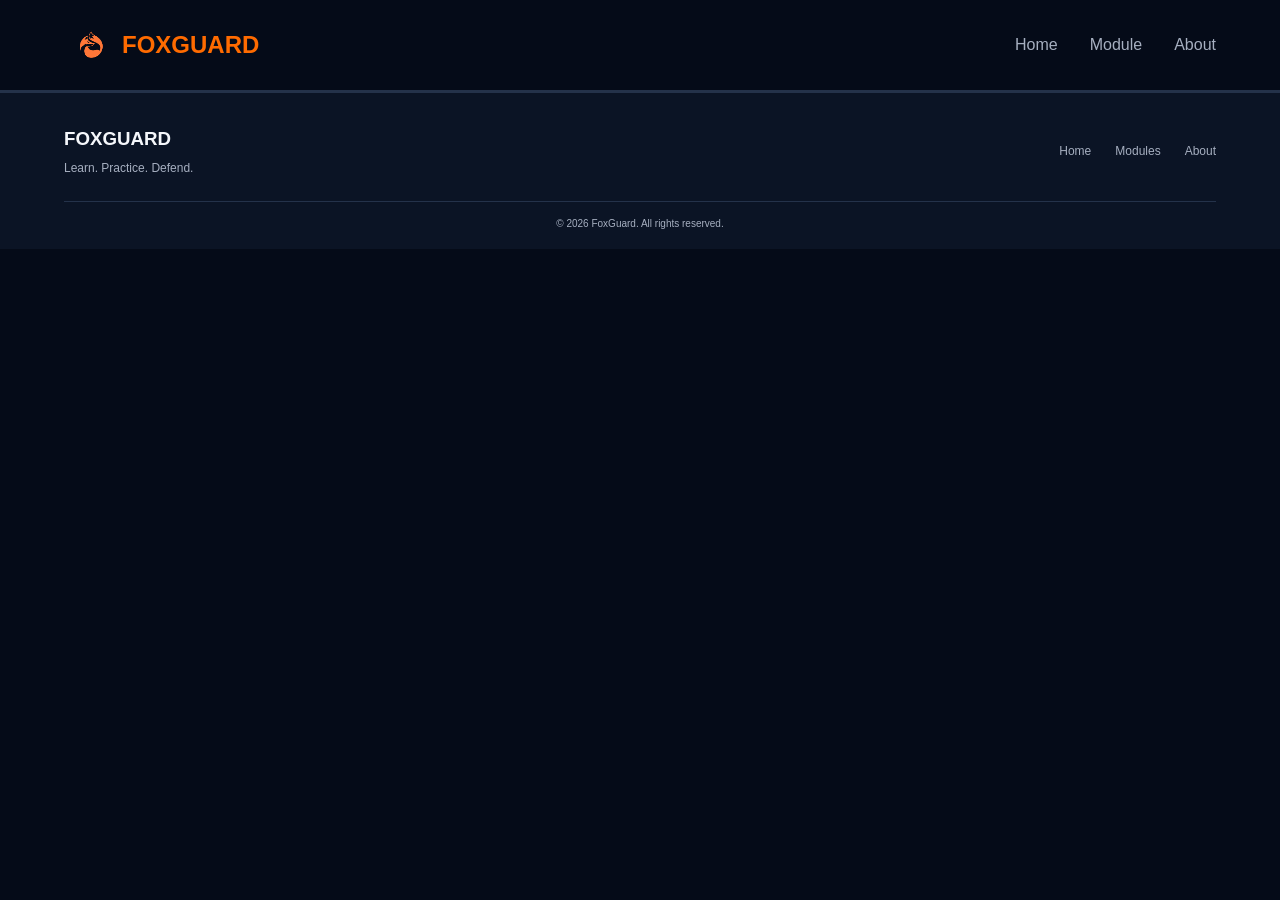
==== about.html @ d165a2ef "changed typography sizes, added temporary module,about,course html" ====
<!DOCTYPE html>
<html lang="en">
<head>
    <meta charset="UTF-8">
    <meta name="viewport" content="width=device-width, initial-scale=1.0">
    <title>About | FoxGuard</title>

    <link rel="stylesheet" href="css/variables.css">
    <link rel="stylesheet" href="css/global.css">
    <link rel="stylesheet" href="css/components.css">
    <link rel="stylesheet" href="css/about.css">
</head>
<body>
    <!-- ==================== HEADER ==================== -->
    <header class="header">
        <div class="container">
            <nav class="navbar">

                <a href="index.html" class="logo">
                    <img src="images/logo/FoxLogo.svg" alt="FoxGuard logo">
                    <span>FOXGUARD</span>
                </a>

                <div class="nav-menu">
                    <a href="index.html" class="active">Home</a>
                    <a href="modules.html">Module</a>
                    <a href="about.html">About</a>
                </div>
            </nav>
        </div>
    </header>
    <!-- ==================== MAIN ==================== -->
    <main>
       
    </main>
    
    <!-- ==================== FOOTER ==================== -->
    <footer class="footer">
        <div class="container">
            <div class="footer-content">

                <div class="footer-brand">
                    <h3>FOXGUARD</h3>
                    <p>Learn. Practice. Defend.</p>
                </div>

                <div class="footer-links">
                    <a href="index.html">Home</a>
                    <a href="modules.html">Modules</a>
                    <a href="about.html">About</a>
                </div>

            </div>

            <div class="footer-bottom">
                <p>&copy; 2026 FoxGuard. All rights reserved.</p>
            </div>
        </div>
    </footer>
</body>
</html>
---- css/variables.css ----
:root {
    /* Background Colors */
    --bg-primary: #050B18;
    --bg-secondary: #0B1425;
    --bg-tertiary: #111C31;

    /* Text Colors */
    --text-primary: #F5F7FB;
    --text-secondary: #A6AFC0;

    /* Border */
    --border-color: #24324A;

    /* Accent Colors */
    --blue: #315CFF;
    --purple: #7C3AED;
    --orange: #FF6B00;
    --teal: #55B8AA;
    --red: #FF7676;
    --yellow: #F1E69D;

    /* Typography */
    --font-size-xs: 10px;
    --font-size-sm: 12px;
    --font-size-base: 14px;
    --font-size-md: 16px;
    --font-size-lg: 18px;
    --font-size-xl: 24px;
    --font-size-2xl: 36px;
    --font-size-3xl: 42px;

    /* Font Weights */
    --font-weight-regular: 400;
    --font-weight-medium: 500;
    --font-weight-semibold: 600;
    --font-weight-bold: 700;
}
---- css/global.css ----
* {
    margin: 0;
    padding: 0;
    box-sizing: border-box;
}

html {
    scroll-behavior: smooth;
}

body {
    background-color: var(--bg-primary);
    color: var(--text-primary);
    font-family: Arial, sans-serif;
    line-height: 1.5;
}

img {
    max-width: 100%;
    display: block;
}

a {
    color: inherit;
    text-decoration: none;
}

button,
input,
textarea {
    font: inherit;
}
---- css/components.css ----
.container {
    width: min(1200px, 90%);
    margin: 0 auto;
}

/* ==================== BUTTONS ==================== */
.btn {
    display: inline-block;
    padding: 10px 22px;
    border-radius: 8px;
    font-size: var(--font-size-md);
    font-weight: 600;
    text-align: center;
    cursor: pointer;
}
.btn-primary {
    background: linear-gradient(90deg, var(--blue), var(--purple));
    color: var(--text-primary);
}
.btn-secondary {
    background-color: transparent;
    border: 1px solid var(--border-color);
    color: var(--text-primary);
}

/* ==================== HEADER ==================== */
.header {
    padding: 20px 0;
    border-bottom: 2px solid var(--border-color);
    
}
.navbar {
    display: flex;
    align-items: center;
    justify-content: space-between;
}

.logo {
    display: flex;
    align-items: center;
    gap: 8px;
    color: var(--orange);
    font-size: var(--font-size-xl);
    font-weight: 700;
}
.logo img {
    width: 50px;
    height: 50px;
    object-fit: contain;
}

.nav-menu {
    display: flex;
    align-items: center;
    gap: 32px;
}

.nav-menu a {
    color: var(--text-secondary);
    font-size: var(--font-size-md);
}

.nav-menu a:hover {
    color: var(--orange);
}

/* ==================== SECTION HEADING ==================== */
.section-heading {
    text-align: center;
    margin-bottom: 36px;
}

.section-heading h2 {
    font-size: var(--font-size-xl);
    margin-bottom: 8px;
}

.section-heading p {
    color: var(--text-secondary);
    font-size: var(--font-size-sm);
}
/* ==================== MODULE ==================== */
.modules-grid {
    display: grid;
    grid-template-columns: repeat(3, 1fr);
    gap: 16px;
}

.module-card {
    overflow: hidden;
    background-color: var(--bg-secondary);
    border: 1px solid var(--border-color);
    border-radius: 10px;
}
.module-card > img {
    width: 100%;
    height: 200px;
    object-fit: cover;
}
.module-card-content {
    padding: 16px;
}
.module-title {
    display: flex;
    align-items: center;
    justify-content: space-between;
    gap: 8px;
    margin-bottom: 8px;
}
.module-title h3 {
    font-size: var(--font-size-md);
    margin: 0;
}
.module-card-content p {
    color: var(--text-secondary);
    font-size: 12px;
    line-height: 1.5;
    margin-bottom: 14px;
}

.module-level {
    padding: 3px 7px;
    border-radius: 5px;

    font-size: var(--font-size-xs);
    font-weight: 600;
    white-space: nowrap;
}
.module-level.beginner {
    color: var(--teal);
    border: 1px solid var(--teal);
}
.module-level.intermediate {
    color: var(--yellow);
    border: 1px solid var(--yellow);
}
.module-level.advanced {
    color: var(--red);
    border: 1px solid var(--red);
}

.module-link {
    color: var(--text-primary);
    font-size: var(--font-size-sm);
    font-weight: 600;
}
.module-link:hover {
    color: var(--blue);
}
/* ==================== FOOTER ==================== */
.footer {
    background-color: var(--bg-secondary);
    border-top: 1px solid var(--border-color);
    padding: 32px 0 18px;
}

.footer-content {
    display: flex;
    justify-content: space-between;
    align-items: center;
}

.footer-brand p {
    color: var(--text-secondary);
    font-size: var(--font-size-sm);
    margin-top: 6px;
}

.footer-links {
    display: flex;
    gap: 24px;
}

.footer-links a {
    color: var(--text-secondary);
    font-size: var(--font-size-sm);
}

.footer-links a:hover {
    color: var(--text-primary);
}

.footer-bottom {
    border-top: 1px solid var(--border-color);
    margin-top: 24px;
    padding-top: 14px;
    text-align: center;
}

.footer-bottom p {
    color: var(--text-secondary);
    font-size: var(--font-size-xs);
}
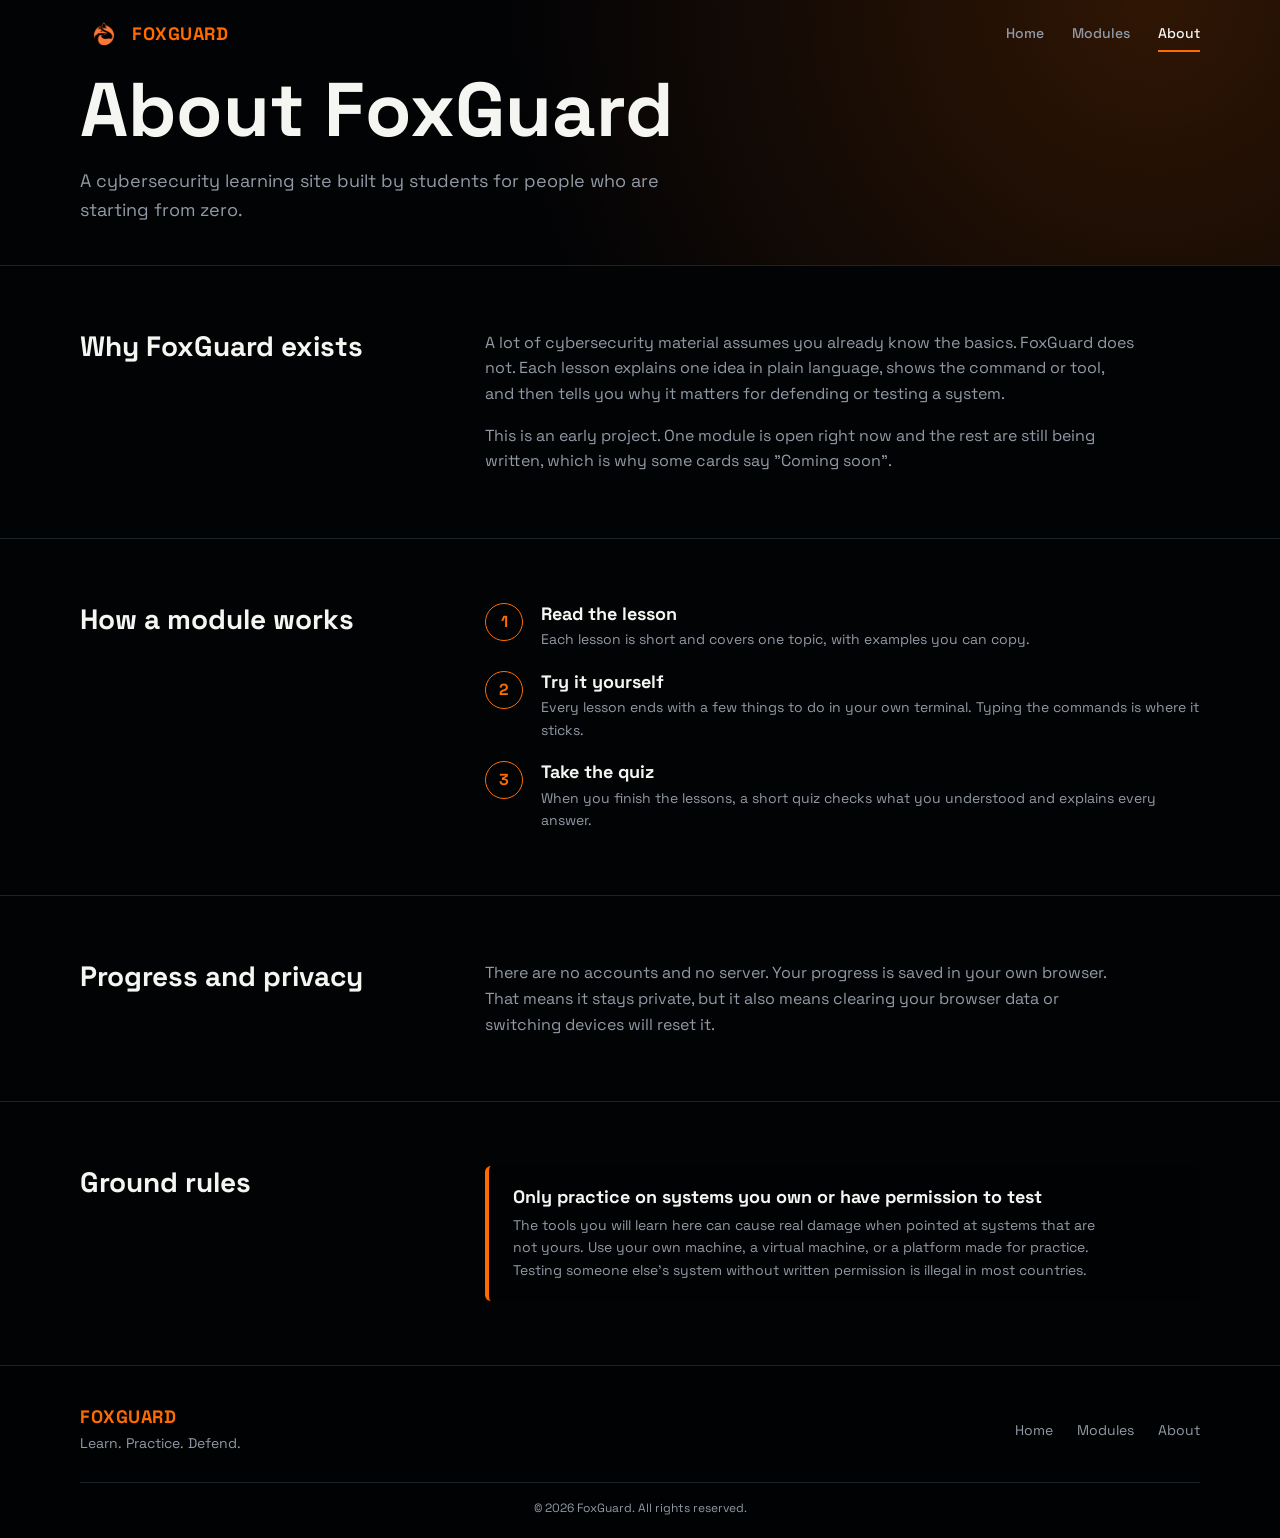
==== commit 3f31847c: "Finished making and desigining the about page" ====
--- a/about.html
+++ b/about.html
@@ -3,42 +3,121 @@
 <head>
     <meta charset="UTF-8">
     <meta name="viewport" content="width=device-width, initial-scale=1.0">
+    <meta name="description" content="What FoxGuard is, how the modules work, and the ground rules for practicing safely.">
     <title>About | FoxGuard</title>
+    <link rel="icon" href="images/logo/FoxLogo.svg">
 
     <link rel="stylesheet" href="css/variables.css">
     <link rel="stylesheet" href="css/global.css">
     <link rel="stylesheet" href="css/components.css">
     <link rel="stylesheet" href="css/about.css">
+    <script src="js/main.js" defer></script>
 </head>
 <body>
     <!-- ==================== HEADER ==================== -->
     <header class="header">
         <div class="container">
             <nav class="navbar">
-
                 <a href="index.html" class="logo">
-                    <img src="images/logo/FoxLogo.svg" alt="FoxGuard logo">
+                    <img src="images/logo/FoxLogo.svg" alt="">
                     <span>FOXGUARD</span>
                 </a>
 
-                <div class="nav-menu">
-                    <a href="index.html" class="active">Home</a>
-                    <a href="modules.html">Module</a>
-                    <a href="about.html">About</a>
+                <button class="nav-toggle" aria-expanded="false" aria-controls="nav-menu">Menu</button>
+
+                <div class="nav-menu" id="nav-menu">
+                    <a href="index.html">Home</a>
+                    <a href="modules.html">Modules</a>
+                    <a href="about.html" aria-current="page">About</a>
                 </div>
             </nav>
         </div>
     </header>
+
     <!-- ==================== MAIN ==================== -->
     <main>
-       
+        <section class="page-banner">
+            <div class="container">
+                <h1>About FoxGuard</h1>
+                <p>A cybersecurity learning site built by students for people who are starting from zero.</p>
+            </div>
+        </section>
+
+        <!-- Why -->
+        <section class="about-section">
+            <div class="container about-row">
+                <h2>Why FoxGuard exists</h2>
+                <div class="about-text">
+                    <p>
+                        A lot of cybersecurity material assumes you already know the basics.
+                        FoxGuard does not. Each lesson explains one idea in plain language,
+                        shows the command or tool, and then tells you why it matters for
+                        defending or testing a system.
+                    </p>
+                    <p>
+                        This is an early project. One module is open right now and the rest
+                        are still being written, which is why some cards say "Coming soon".
+                    </p>
+                </div>
+            </div>
+        </section>
+
+        <!-- How a module works. This really is a sequence, so the steps are numbered. -->
+        <section class="about-section">
+            <div class="container about-row">
+                <h2>How a module works</h2>
+                <ol class="steps">
+                    <li>
+                        <h3>Read the lesson</h3>
+                        <p>Each lesson is short and covers one topic, with examples you can copy.</p>
+                    </li>
+                    <li>
+                        <h3>Try it yourself</h3>
+                        <p>Every lesson ends with a few things to do in your own terminal. Typing the commands is where it sticks.</p>
+                    </li>
+                    <li>
+                        <h3>Take the quiz</h3>
+                        <p>When you finish the lessons, a short quiz checks what you understood and explains every answer.</p>
+                    </li>
+                </ol>
+            </div>
+        </section>
+
+        <!-- Progress -->
+        <section class="about-section">
+            <div class="container about-row">
+                <h2>Progress and privacy</h2>
+                <div class="about-text">
+                    <p>
+                        There are no accounts and no server. Your progress is saved in your own
+                        browser. That means it stays private, but it also means clearing your
+                        browser data or switching devices will reset it.
+                    </p>
+                </div>
+            </div>
+        </section>
+
+        <!-- Ground rules -->
+        <section class="about-section">
+            <div class="container about-row">
+                <h2>Ground rules</h2>
+                <div class="notice">
+                    <h3>Only practice on systems you own or have permission to test</h3>
+                    <p>
+                        The tools you will learn here can cause real damage when pointed at systems
+                        that are not yours. Use your own machine, a virtual machine, or a platform
+                        made for practice. Testing someone else's system without written permission
+                        is illegal in most countries.
+                    </p>
+                </div>
+            </div>
+        </section>
     </main>
-    
+
     <!-- ==================== FOOTER ==================== -->
     <footer class="footer">
         <div class="container">
             <div class="footer-content">
-
                 <div class="footer-brand">
                     <h3>FOXGUARD</h3>
                     <p>Learn. Practice. Defend.</p>
@@ -49,7 +128,6 @@
                     <a href="modules.html">Modules</a>
                     <a href="about.html">About</a>
                 </div>
-
             </div>
 
             <div class="footer-bottom">
@@ -58,4 +136,4 @@
         </div>
     </footer>
 </body>
-</html>+</html>
--- a/css/variables.css
+++ b/css/variables.css
@@ -1,37 +1,50 @@
 :root {
-    /* Background Colors */
-    --bg-primary: #050B18;
-    --bg-secondary: #0B1425;
-    --bg-tertiary: #111C31;
+    /* Backgrounds */
+    --bg-primary: #020305;
+    --bg-secondary: #010204;
+    --bg-tertiary: #06090D;
+    --bg-white: #F9F9FB;
 
-    /* Text Colors */
-    --text-primary: #F5F7FB;
-    --text-secondary: #A6AFC0;
+    /* Text */
+    --text-primary: #F5F5F2;
+    --text-secondary: #929AA5;
+    --text-dark: #151C2B;
+    --text-dark-muted: #5F6675;
 
-    /* Border */
-    --border-color: #24324A;
+    /* Borders */
+    --border-color: #1A222B;
+    --border-light: #D7DAE0;
 
     /* Accent Colors */
-    --blue: #315CFF;
-    --purple: #7C3AED;
+    --blue: #3B82F6;
+    --purple: #8B5CF6;
     --orange: #FF6B00;
-    --teal: #55B8AA;
-    --red: #FF7676;
+    --orange-hover: #FF8533;
+    --orange-dim: rgb(255 107 0 / 0.15);
+    --orange-glow: rgb(255 107 0 / 0.45);
+    --teal: #38BDF8;
+    --red: #FF5B4D;
     --yellow: #F1E69D;
 
-    /* Typography */
-    --font-size-xs: 10px;
-    --font-size-sm: 12px;
-    --font-size-base: 14px;
-    --font-size-md: 16px;
-    --font-size-lg: 18px;
-    --font-size-xl: 24px;
-    --font-size-2xl: 36px;
-    --font-size-3xl: 42px;
+    /* Fonts */
+    --font-display: "Space Grotesk", system-ui, sans-serif;
+    --font-body: "Space Grotesk", system-ui, sans-serif;
+    --font-mono: "JetBrains Mono", "Courier New", monospace;
 
-    /* Font Weights */
-    --font-weight-regular: 400;
-    --font-weight-medium: 500;
-    --font-weight-semibold: 600;
-    --font-weight-bold: 700;
+    /* Font Sizes */
+    --font-size-xs: 12px;
+    --font-size-sm: 14px;
+    --font-size-base: 16px;
+    --font-size-md: 18px;
+    --font-size-lg: 20px;
+    --font-size-xl: 28px;
+    --font-size-2xl: clamp(32px, 5vw, 48px);
+    --font-size-3xl: clamp(46px, 7vw, 76px);
+
+    /* Layout */
+    --radius-sm: 6px;
+    --radius-md: 12px;
+    --radius-lg: 20px;
+    --header-height: 68px;
+    --transition: 0.2s ease;
 }
--- a/css/global.css
+++ b/css/global.css
@@ -1,3 +1,7 @@
+/* Fonts. One line here means every page gets them. */
+@import url("https://fonts.googleapis.com/css2?family=JetBrains+Mono:wght@400;500&family=Space+Grotesk:wght@400;500;600;700&display=swap");
+
+/* ==================== RESET ==================== */
 * {
     margin: 0;
     padding: 0;
@@ -11,8 +15,14 @@
 body {
     background-color: var(--bg-primary);
     color: var(--text-primary);
-    font-family: Arial, sans-serif;
-    line-height: 1.5;
+    font-family: var(--font-body);
+    font-size: var(--font-size-base);
+    line-height: 1.6;
+}
+
+h1, h2, h3, h4 {
+    font-family: var(--font-display);
+    line-height: 1.2;
 }
 
 img {
@@ -29,4 +39,16 @@
 input,
 textarea {
     font: inherit;
-}+    color: inherit;
+}
+
+button {
+    cursor: pointer;
+}
+
+/* Visible outline when someone navigates with the keyboard */
+:focus-visible {
+    outline: 2px solid var(--orange);
+    outline-offset: 3px;
+}
+
--- a/css/components.css
+++ b/css/components.css
@@ -1,38 +1,63 @@
 .container {
-    width: min(1200px, 90%);
+    width: min(1120px, 90%);
     margin: 0 auto;
 }
 
 /* ==================== BUTTONS ==================== */
 .btn {
     display: inline-block;
-    padding: 10px 22px;
-    border-radius: 8px;
-    font-size: var(--font-size-md);
+    padding: 12px 24px;
+    border: 1px solid transparent;
+    border-radius: var(--radius-sm);
+    font-family: var(--font-display);
+    font-size: var(--font-size-base);
     font-weight: 600;
     text-align: center;
-    cursor: pointer;
-}
+    transition: background-color var(--transition), border-color var(--transition), color var(--transition);
+}
+
 .btn-primary {
-    background: linear-gradient(90deg, var(--blue), var(--purple));
-    color: var(--text-primary);
-}
+    background-color: var(--orange);
+    color: var(--bg-primary);
+}
+.btn-primary:hover {
+    background-color: var(--orange-hover);
+}
+
 .btn-secondary {
     background-color: transparent;
-    border: 1px solid var(--border-color);
+    border-color: var(--border-color);
     color: var(--text-primary);
+}
+.btn-secondary:hover {
+    border-color: var(--orange);
+    color: var(--orange);
 }
 
 /* ==================== HEADER ==================== */
 .header {
-    padding: 20px 0;
-    border-bottom: 2px solid var(--border-color);
-    
-}
+    position: fixed;
+    top: 0;
+    left: 0;
+    right: 0;
+    z-index: 100;
+    background: transparent;
+    border-bottom: 1px solid transparent;
+    transition: background-color 0.25s ease, border-color 0.25s ease, backdrop-filter 0.25s ease;
+}
+
+.header.scrolled {
+    background: rgb(2 4 7 / 0.88);
+    backdrop-filter: blur(16px);
+    border-bottom-color: var(--border-color);
+}
+
+
 .navbar {
     display: flex;
     align-items: center;
     justify-content: space-between;
+    height: var(--header-height);
 }
 
 .logo {
@@ -40,66 +65,158 @@
     align-items: center;
     gap: 8px;
     color: var(--orange);
-    font-size: var(--font-size-xl);
+    font-family: var(--font-display);
+    font-size: var(--font-size-md);
     font-weight: 700;
-}
+    letter-spacing: 0.5px;
+}
+
 .logo img {
-    width: 50px;
-    height: 50px;
+    width: 44px;
+    height: 44px;
     object-fit: contain;
 }
 
 .nav-menu {
     display: flex;
     align-items: center;
-    gap: 32px;
+    gap: 28px;
 }
 
 .nav-menu a {
-    color: var(--text-secondary);
-    font-size: var(--font-size-md);
+    padding: 6px 0;
+    border-bottom: 2px solid transparent;
+    color: var(--text-secondary);
+    font-size: var(--font-size-sm);
+    font-weight: 500;
+    transition: color var(--transition);
 }
 
 .nav-menu a:hover {
-    color: var(--orange);
+    color: var(--text-primary);
+}
+
+/* The link of the page you are currently on */
+.nav-menu a[aria-current="page"] {
+    color: var(--text-primary);
+    border-bottom-color: var(--orange);
+}
+
+/* The "Menu" button only shows up on phones */
+.nav-toggle {
+    display: none;
+    padding: 8px 14px;
+    background: transparent;
+    border: 1px solid var(--border-color);
+    border-radius: var(--radius-sm);
+    font-size: var(--font-size-sm);
+    font-weight: 500;
 }
 
 /* ==================== SECTION HEADING ==================== */
 .section-heading {
+    margin-bottom: 36px;
+}
+
+.section-heading h2 {
+    font-size: var(--font-size-2xl);
+    margin-bottom: 8px;
+}
+
+.section-heading p {
+    max-width: 560px;
+    color: var(--text-secondary);
+}
+
+.section-heading.center {
     text-align: center;
-    margin-bottom: 36px;
-}
-
-.section-heading h2 {
-    font-size: var(--font-size-xl);
-    margin-bottom: 8px;
-}
-
-.section-heading p {
-    color: var(--text-secondary);
-    font-size: var(--font-size-sm);
-}
-/* ==================== MODULE ==================== */
+}
+.section-heading.center p {
+    margin: 0 auto;
+}
+
+/* ==================== PAGE BANNER (inner pages) ==================== */
+.page-banner {
+    padding: 64px 0 40px;
+    border-bottom: 1px solid var(--border-color);
+    background:
+        radial-gradient(circle at 90% 0%, rgb(255 107 0 / 0.18), transparent 55%),
+        var(--bg-primary);
+}
+
+.page-banner h1 {
+    font-size: var(--font-size-3xl);
+    margin-bottom: 12px;
+}
+
+.page-banner p {
+    max-width: 600px;
+    color: var(--text-secondary);
+    font-size: var(--font-size-md);
+}
+
+/* ==================== MODULE CARD ==================== */
 .modules-grid {
     display: grid;
     grid-template-columns: repeat(3, 1fr);
-    gap: 16px;
+    gap: 20px;
 }
 
 .module-card {
+    display: flex;
+    flex-direction: column;
     overflow: hidden;
     background-color: var(--bg-secondary);
     border: 1px solid var(--border-color);
-    border-radius: 10px;
-}
-.module-card > img {
+    border-radius: var(--radius-md);
+    transition: border-color var(--transition);
+}
+
+.module-card:hover {
+    border-color: var(--orange);
+}
+
+/* Thumbnail: a real image or a colored block with an icon */
+.module-thumb {
     width: 100%;
-    height: 200px;
+    aspect-ratio: 16 / 9;
     object-fit: cover;
 }
+
+/* For logos that must not be cropped (Burp Suite) */
+.module-thumb.contain {
+    object-fit: contain;
+    background-color: #FF6633;
+}
+
+.module-thumb.icon {
+    display: flex;
+    align-items: center;
+    justify-content: center;
+    background-color: var(--bg-tertiary);
+}
+
+.module-thumb.icon svg {
+    width: 72px;
+    height: 72px;
+    fill: none;
+    stroke: var(--teal);
+    stroke-width: 1.5;
+    stroke-linecap: round;
+    stroke-linejoin: round;
+}
+
+.module-thumb.icon.purple svg {
+    stroke: var(--purple);
+}
+
 .module-card-content {
-    padding: 16px;
-}
+    display: flex;
+    flex-direction: column;
+    flex: 1;
+    padding: 20px;
+}
+
 .module-title {
     display: flex;
     align-items: center;
@@ -107,21 +224,21 @@
     gap: 8px;
     margin-bottom: 8px;
 }
+
 .module-title h3 {
     font-size: var(--font-size-md);
-    margin: 0;
-}
+}
+
 .module-card-content p {
-    color: var(--text-secondary);
-    font-size: 12px;
-    line-height: 1.5;
-    margin-bottom: 14px;
+    flex: 1;
+    margin-bottom: 16px;
+    color: var(--text-secondary);
+    font-size: var(--font-size-sm);
 }
 
 .module-level {
-    padding: 3px 7px;
-    border-radius: 5px;
-
+    padding: 2px 8px;
+    border-radius: var(--radius-sm);
     font-size: var(--font-size-xs);
     font-weight: 600;
     white-space: nowrap;
@@ -140,30 +257,46 @@
 }
 
 .module-link {
-    color: var(--text-primary);
+    color: var(--orange);
     font-size: var(--font-size-sm);
     font-weight: 600;
 }
 .module-link:hover {
-    color: var(--blue);
-}
+    color: var(--orange-hover);
+    text-decoration: underline;
+}
+
+/* For modules that are not written yet */
+.module-status {
+    color: var(--text-secondary);
+    font-size: var(--font-size-sm);
+    font-weight: 500;
+}
+
 /* ==================== FOOTER ==================== */
 .footer {
     background-color: var(--bg-secondary);
     border-top: 1px solid var(--border-color);
-    padding: 32px 0 18px;
+    padding: 40px 0 20px;
 }
 
 .footer-content {
     display: flex;
     justify-content: space-between;
     align-items: center;
+    gap: 20px;
+}
+
+.footer-brand h3 {
+    color: var(--orange);
+    font-size: var(--font-size-md);
+    letter-spacing: 0.5px;
 }
 
 .footer-brand p {
-    color: var(--text-secondary);
-    font-size: var(--font-size-sm);
-    margin-top: 6px;
+    margin-top: 4px;
+    color: var(--text-secondary);
+    font-size: var(--font-size-sm);
 }
 
 .footer-links {
@@ -181,13 +314,15 @@
 }
 
 .footer-bottom {
+    margin-top: 28px;
+    padding-top: 16px;
     border-top: 1px solid var(--border-color);
-    margin-top: 24px;
-    padding-top: 14px;
     text-align: center;
 }
 
 .footer-bottom p {
     color: var(--text-secondary);
     font-size: var(--font-size-xs);
-}+}
+
+
--- a/css/about.css
+++ b/css/about.css
@@ -0,0 +1,90 @@
+.about-section {
+    padding: 64px 0;
+}
+
+.about-section + .about-section {
+    border-top: 1px solid var(--border-color);
+}
+
+/* Two columns: title on the left, text on the right */
+.about-row {
+    display: grid;
+    grid-template-columns: 1fr 2fr;
+    gap: 48px;
+}
+
+.about-row h2 {
+    font-size: var(--font-size-xl);
+}
+
+.about-text p {
+    max-width: 65ch;
+    margin-bottom: 16px;
+    color: var(--text-secondary);
+}
+
+.about-text p:last-child {
+    margin-bottom: 0;
+}
+
+/* ---------- The three steps of a module ---------- */
+.steps {
+    display: grid;
+    gap: 20px;
+    list-style: none;
+    counter-reset: step;
+}
+
+.steps li {
+    position: relative;
+    padding-left: 56px;
+    counter-increment: step;
+}
+
+/* The number comes from the counter above, not from the HTML */
+.steps li::before {
+    content: counter(step);
+    position: absolute;
+    left: 0;
+    top: 0;
+    display: flex;
+    align-items: center;
+    justify-content: center;
+    width: 36px;
+    height: 36px;
+    border: 1px solid var(--orange);
+    border-radius: 50%;
+    color: var(--orange);
+    font-family: var(--font-display);
+    font-weight: 700;
+}
+
+.steps h3 {
+    margin-bottom: 4px;
+    font-size: var(--font-size-md);
+}
+
+.steps p {
+    color: var(--text-secondary);
+    font-size: var(--font-size-sm);
+}
+
+/* ---------- Warning box ---------- */
+.notice {
+    padding: 20px 24px;
+    background-color: var(--bg-secondary);
+    border-left: 4px solid var(--orange);
+    border-radius: var(--radius-sm);
+}
+
+.notice h3 {
+    margin-bottom: 6px;
+    font-size: var(--font-size-md);
+}
+
+.notice p {
+    max-width: 65ch;
+    color: var(--text-secondary);
+    font-size: var(--font-size-sm);
+}
+
